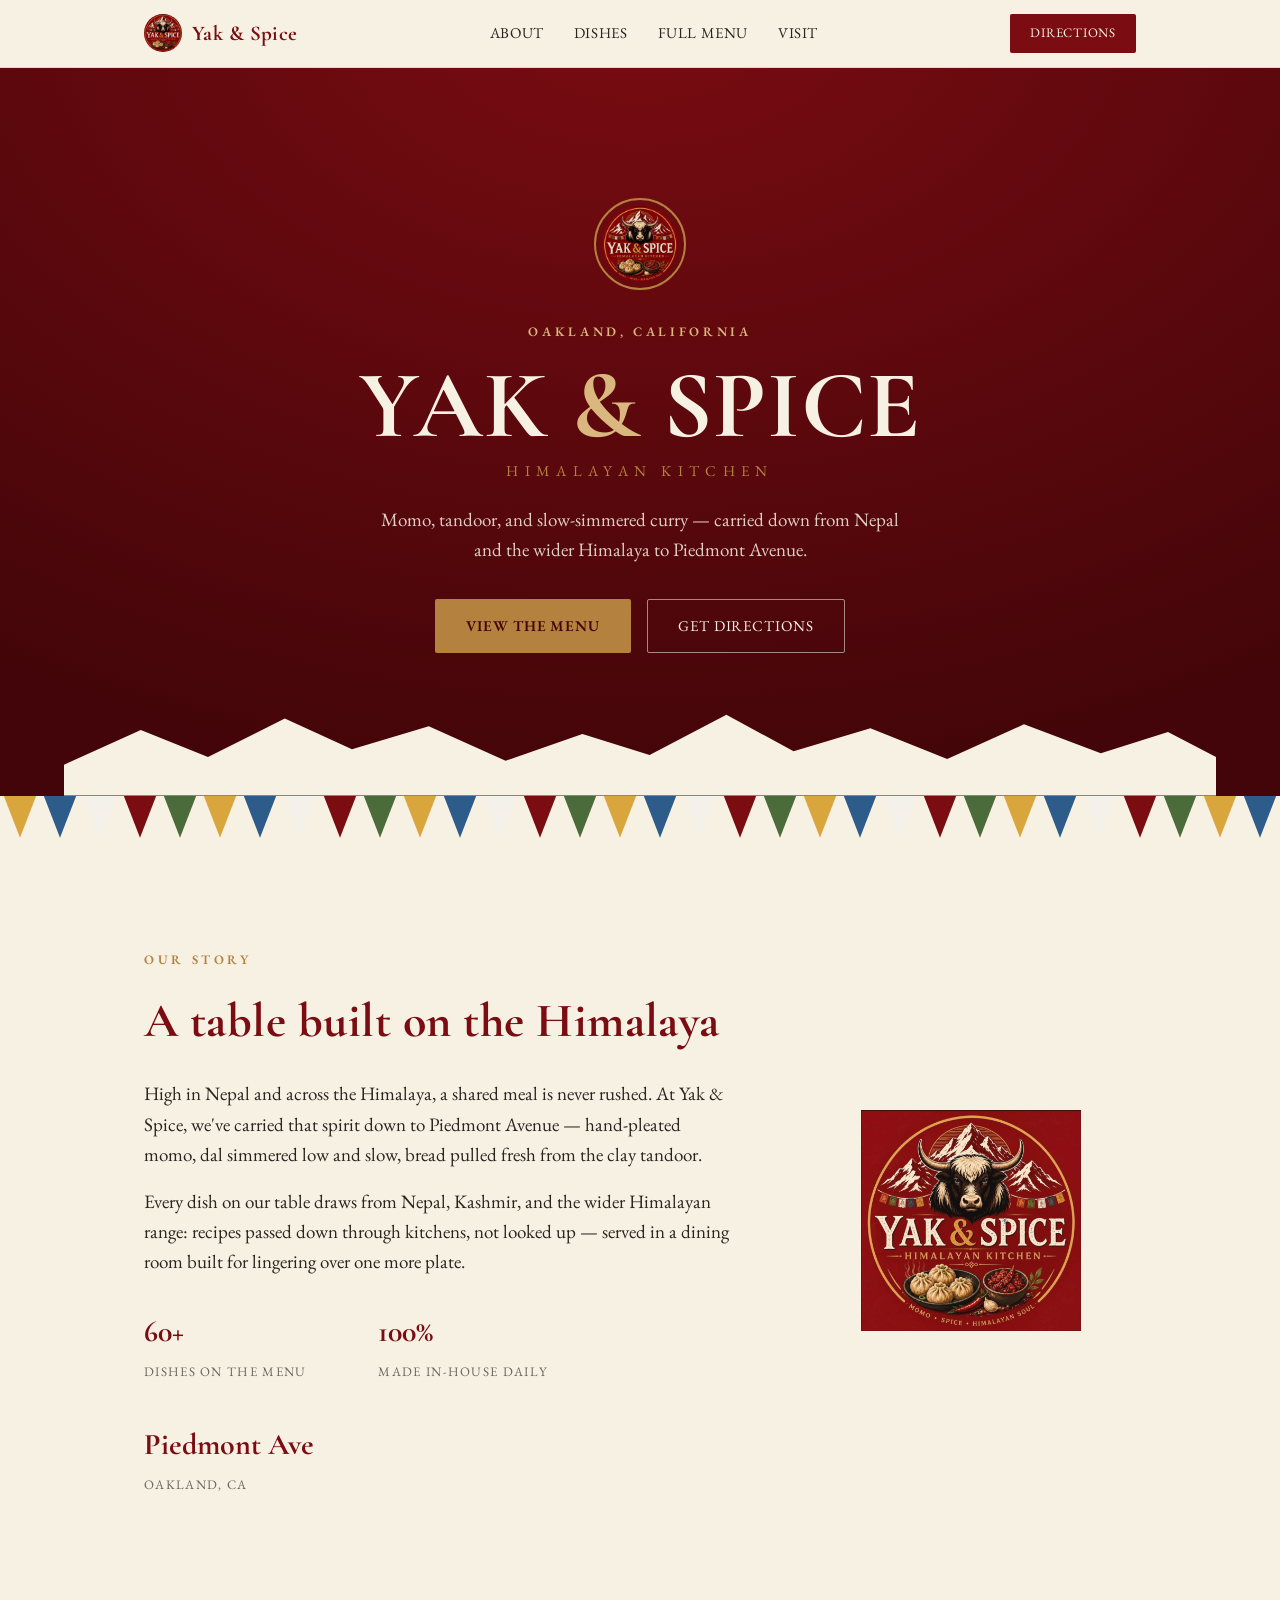
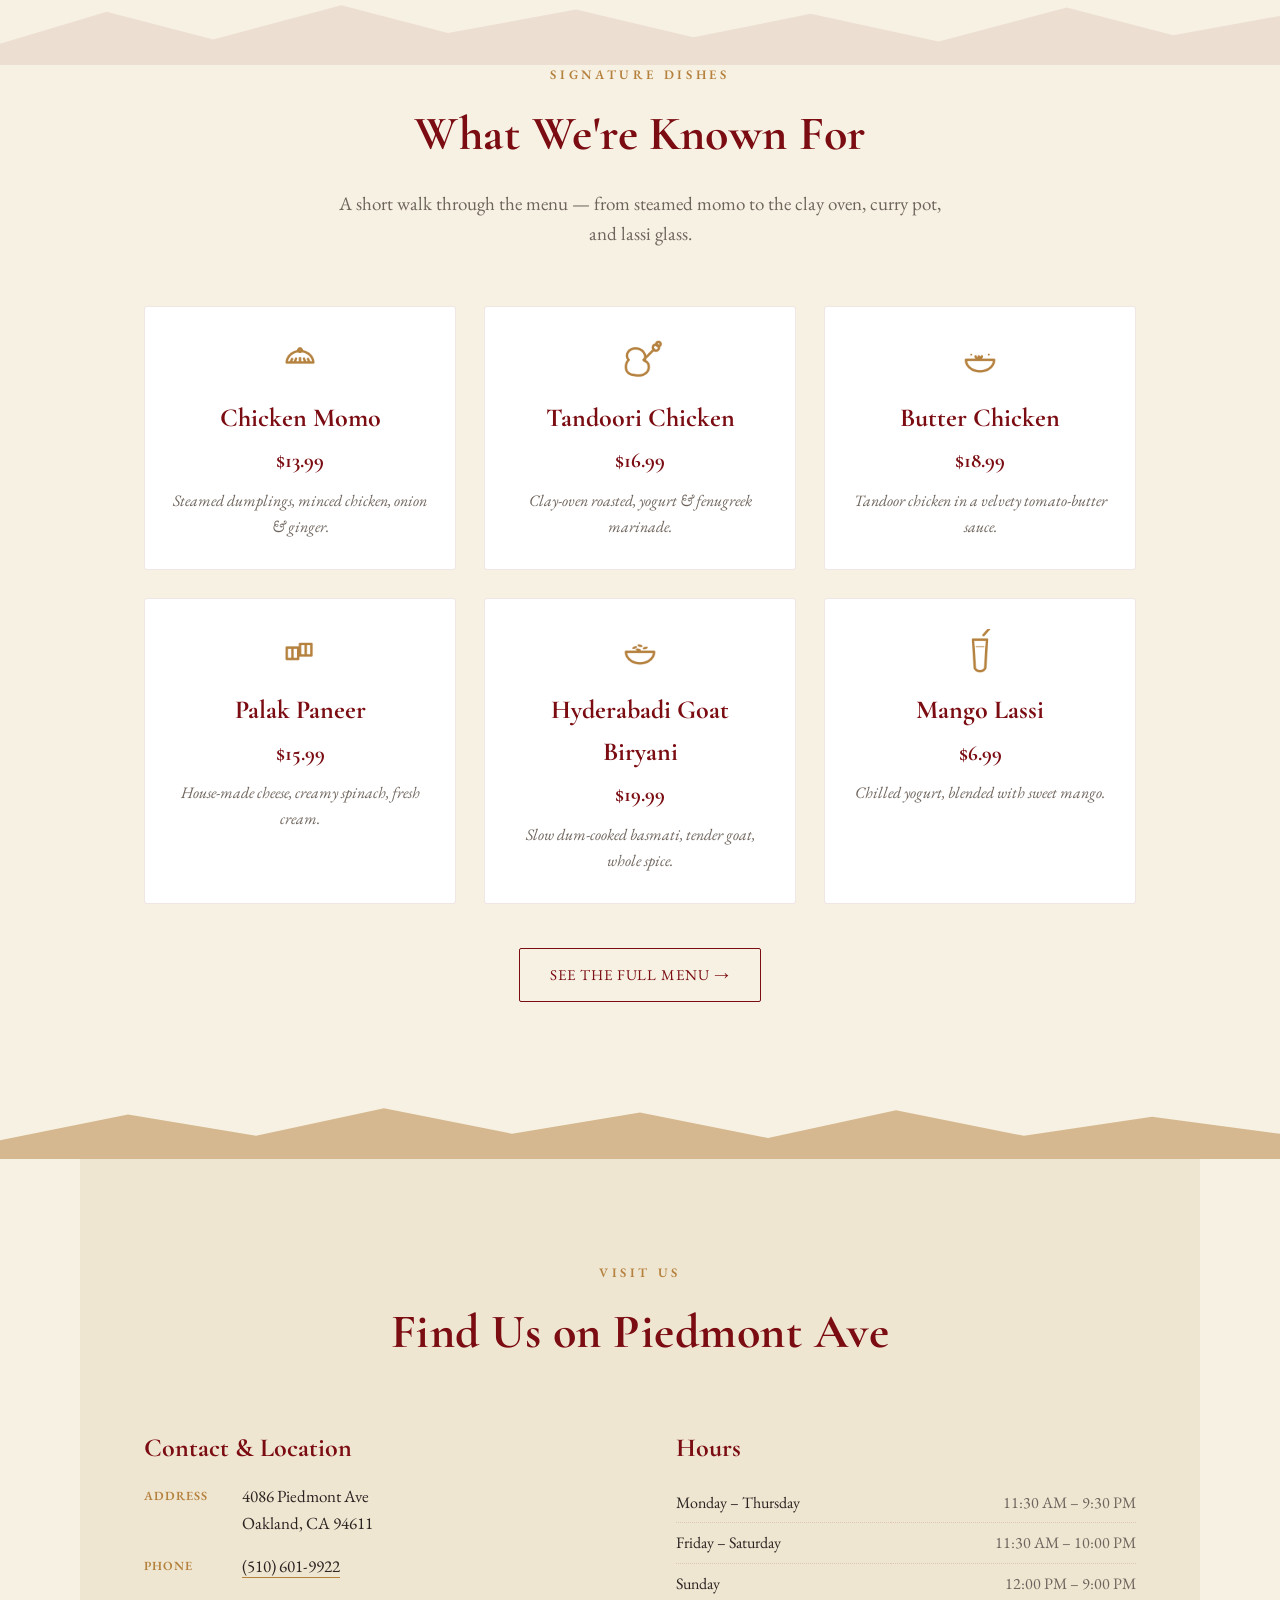
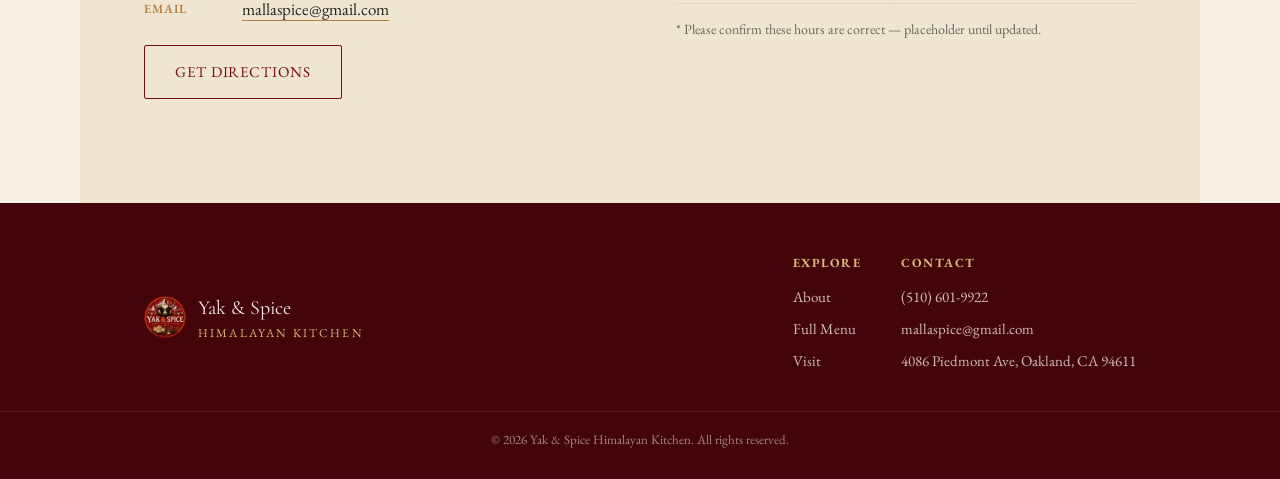
==== index.html @ 8d736861 "Initial files" ====
<!DOCTYPE html>
<html lang="en">
<head>
<script>document.documentElement.classList.add("has-js");</script>
<meta charset="UTF-8">
<meta name="viewport" content="width=device-width, initial-scale=1.0">
<title>Yak & Spice — Himalayan Kitchen, Oakland</title>
<meta name="description" content="Yak & Spice is a Himalayan kitchen on Piedmont Avenue in Oakland, CA — hand-folded momo, tandoor classics, and slow-cooked curries from Nepal and across the Himalaya.">
<link rel="icon" href="assets/logo.png">
<link rel="preconnect" href="https://fonts.googleapis.com">
<link rel="preconnect" href="https://fonts.gstatic.com" crossorigin>
<link href="https://fonts.googleapis.com/css2?family=Cormorant+Garamond:wght@500;600;700&family=EB+Garamond:ital,wght@0,400;0,500;0,600;1,400&display=swap" rel="stylesheet">
<link rel="stylesheet" href="styles.css">
</head>
<body>

<nav class="nav">
  <div class="nav-inner">
    <a class="brand" href="index.html">
      <img src="assets/logo.png" alt="Yak & Spice crest">
      <span class="brand-word">Yak &amp; Spice</span>
    </a>
    <div class="nav-links">
      <a href="index.html#about">About</a>
      <a href="index.html#dishes">Dishes</a>
      <a href="menu.html">Full Menu</a>
      <a href="index.html#visit">Visit</a>
    </div>
    <a class="nav-cta" href="index.html#visit">Directions</a>
  </div>
</nav>

<header class="hero">
  <img class="hero-crest" src="assets/logo.png" alt="Yak & Spice crest">
  <span class="eyebrow">Oakland, California</span>
  <h1>YAK <span>&amp;</span> SPICE</h1>
  <div class="subtitle">Himalayan Kitchen</div>
  <p class="lede">Momo, tandoor, and slow-simmered curry — carried down from Nepal and the wider Himalaya to Piedmont Avenue.</p>
  <div class="hero-ctas">
    <a class="btn btn-primary" href="menu.html">View the Menu</a>
    <a class="btn btn-ghost" href="#visit">Get Directions</a>
  </div>

  <svg class="ridge ridge-cream" viewBox="0 0 1200 90" preserveAspectRatio="none">
    <path d="M0,90 L0,58 L80,22 L150,50 L230,10 L300,42 L380,18 L460,54 L540,26 L610,48 L690,6 L760,44 L840,20 L920,52 L1000,16 L1080,46 L1150,24 L1200,50 L1200,90 Z"/>
  </svg>
</header>

<div class="bunting" aria-hidden="true">
  <div class="bunting-row" id="buntingRow"><div class="flag"></div><div class="flag"></div><div class="flag"></div><div class="flag"></div><div class="flag"></div><div class="flag"></div><div class="flag"></div><div class="flag"></div><div class="flag"></div><div class="flag"></div><div class="flag"></div><div class="flag"></div><div class="flag"></div><div class="flag"></div><div class="flag"></div><div class="flag"></div><div class="flag"></div><div class="flag"></div><div class="flag"></div><div class="flag"></div><div class="flag"></div><div class="flag"></div><div class="flag"></div><div class="flag"></div><div class="flag"></div><div class="flag"></div><div class="flag"></div><div class="flag"></div><div class="flag"></div><div class="flag"></div><div class="flag"></div><div class="flag"></div><div class="flag"></div><div class="flag"></div><div class="flag"></div><div class="flag"></div><div class="flag"></div><div class="flag"></div><div class="flag"></div><div class="flag"></div></div>
</div>

<section class="section" id="about">
  <div class="about">
    <div class="about-copy reveal">
      <span class="eyebrow">Our Story</span>
      <h2 style="margin:10px 0 20px;">A table built on the Himalaya</h2>
      <p>High in Nepal and across the Himalaya, a shared meal is never rushed. At Yak &amp; Spice, we've carried that spirit down to Piedmont Avenue — hand-pleated momo, dal simmered low and slow, bread pulled fresh from the clay tandoor.</p>
      <p>Every dish on our table draws from Nepal, Kashmir, and the wider Himalayan range: recipes passed down through kitchens, not looked up — served in a dining room built for lingering over one more plate.</p>
      <div class="stat-row">
        <div class="stat"><b>60+</b><span>Dishes on the Menu</span></div>
        <div class="stat"><b>100%</b><span>Made In-House Daily</span></div>
        <div class="stat"><b>Piedmont Ave</b><span>Oakland, CA</span></div>
      </div>
    </div>
    <div class="about-art reveal">
      <img src="assets/logo.png" alt="Yak & Spice emblem">
    </div>
  </div>
</section>

<svg class="ridge ridge-maroon" viewBox="0 0 1200 60" preserveAspectRatio="none" style="opacity:0.08"><path d="M0,60 L0,40 L100,10 L200,36 L320,4 L420,30 L540,8 L650,34 L760,12 L880,38 L1000,6 L1100,32 L1200,14 L1200,60 Z"/></svg>

<section class="section" id="dishes" style="padding-top:0;">
  <div class="section-head reveal">
    <span class="eyebrow">Signature Dishes</span>
    <h2>What We're Known For</h2>
    <p class="lede">A short walk through the menu — from steamed momo to the clay oven, curry pot, and lassi glass.</p>
  </div>
  <div class="dish-grid">
    <div class="dish-card reveal">
      <img src="assets/icons/momo.png" alt="">
      <h3>Chicken Momo</h3>
      <span class="price">$13.99</span>
      <p>Steamed dumplings, minced chicken, onion &amp; ginger.</p>
    </div>
    <div class="dish-card reveal">
      <img src="assets/icons/drumstick.png" alt="">
      <h3>Tandoori Chicken</h3>
      <span class="price">$16.99</span>
      <p>Clay-oven roasted, yogurt &amp; fenugreek marinade.</p>
    </div>
    <div class="dish-card reveal">
      <img src="assets/icons/curry_bowl.png" alt="">
      <h3>Butter Chicken</h3>
      <span class="price">$18.99</span>
      <p>Tandoor chicken in a velvety tomato-butter sauce.</p>
    </div>
    <div class="dish-card reveal">
      <img src="assets/icons/paneer.png" alt="">
      <h3>Palak Paneer</h3>
      <span class="price">$15.99</span>
      <p>House-made cheese, creamy spinach, fresh cream.</p>
    </div>
    <div class="dish-card reveal">
      <img src="assets/icons/rice_bowl.png" alt="">
      <h3>Hyderabadi Goat Biryani</h3>
      <span class="price">$19.99</span>
      <p>Slow dum-cooked basmati, tender goat, whole spice.</p>
    </div>
    <div class="dish-card reveal">
      <img src="assets/icons/lassi.png" alt="">
      <h3>Mango Lassi</h3>
      <span class="price">$6.99</span>
      <p>Chilled yogurt, blended with sweet mango.</p>
    </div>
  </div>
  <div class="dish-cta reveal">
    <a class="btn btn-outline" href="menu.html">See the Full Menu →</a>
  </div>
</section>

<svg class="ridge ridge-gold" viewBox="0 0 1200 50" preserveAspectRatio="none" style="opacity:0.5"><path d="M0,50 L0,32 L120,8 L240,28 L360,2 L480,26 L600,6 L720,30 L840,4 L960,28 L1080,10 L1200,26 L1200,50 Z"/></svg>

<section class="section visit" id="visit">
  <div class="section-head reveal">
    <span class="eyebrow">Visit Us</span>
    <h2>Find Us on Piedmont Ave</h2>
  </div>
  <div class="visit-grid">
    <div class="visit-block reveal">
      <h3>Contact &amp; Location</h3>
      <div class="visit-line"><span class="k">Address</span><span class="v">4086 Piedmont Ave<br>Oakland, CA 94611</span></div>
      <div class="visit-line"><span class="k">Phone</span><span class="v"><a href="tel:+15106019922">(510) 601-9922</a></span></div>
      <div class="visit-line"><span class="k">Email</span><span class="v"><a href="mailto:mallaspice@gmail.com">mallaspice@gmail.com</a></span></div>
      <div class="map-cta">
        <a class="btn btn-outline" href="https://www.google.com/maps/search/?api=1&query=4086+Piedmont+Ave+Oakland+CA+94611" target="_blank" rel="noopener">Get Directions</a>
      </div>
    </div>
    <div class="visit-block reveal">
      <h3>Hours</h3>
      <table class="hours-table">
        <tr><td>Monday – Thursday</td><td>11:30 AM – 9:30 PM</td></tr>
        <tr><td>Friday – Saturday</td><td>11:30 AM – 10:00 PM</td></tr>
        <tr><td>Sunday</td><td>12:00 PM – 9:00 PM</td></tr>
      </table>
      <p style="color:var(--stone); font-size:14px; margin-top:14px;">* Please confirm these hours are correct — placeholder until updated.</p>
    </div>
  </div>
</section>

<footer>
  <div class="footer-inner">
    <div class="footer-brand">
      <img src="assets/logo.png" alt="Yak & Spice crest">
      <div>
        <div class="footer-brand-word">Yak &amp; Spice</div>
        <div class="footer-brand-tag">Himalayan Kitchen</div>
      </div>
    </div>
    <div class="footer-links">
      <div class="footer-col">
        <h4>Explore</h4>
        <a href="index.html#about">About</a>
        <a href="menu.html">Full Menu</a>
        <a href="index.html#visit">Visit</a>
      </div>
      <div class="footer-col">
        <h4>Contact</h4>
        <a href="tel:+15106019922">(510) 601-9922</a>
        <a href="mailto:mallaspice@gmail.com">mallaspice@gmail.com</a>
        <div>4086 Piedmont Ave, Oakland, CA 94611</div>
      </div>
    </div>
  </div>
  <div class="footer-bottom">© <span id="year"></span> Yak &amp; Spice Himalayan Kitchen. All rights reserved.</div>
</footer>

<script src="script.js"></script>
</body>
</html>
---- styles.css ----
/* ============================================================
   YAK & SPICE — Himalayan Kitchen
   Design tokens
   ============================================================ */
:root {
  --maroon: #7A0C12;
  --maroon-ink: #430509;
  --gold: #B5813E;
  --gold-soft: #D9B77E;
  --cream: #F7F1E3;
  --cream-dim: #EFE6D2;
  --ink: #2B2320;
  --stone: #6E645C;
  --green: #4B6B3B;

  --display: "Cormorant Garamond", "Georgia", serif;
  --body: "EB Garamond", "Georgia", serif;

  --max: 1120px;
  --edge: clamp(20px, 5vw, 64px);
}

* { box-sizing: border-box; }
html { scroll-behavior: smooth; }
@media (prefers-reduced-motion: reduce) {
  html { scroll-behavior: auto; }
  * { animation-duration: 0.01ms !important; animation-iteration-count: 1 !important; transition-duration: 0.01ms !important; }
}

body {
  margin: 0;
  background: var(--cream);
  color: var(--ink);
  font-family: var(--body);
  font-size: 18px;
  line-height: 1.6;
  -webkit-font-smoothing: antialiased;
}

img { max-width: 100%; display: block; }
a { color: inherit; }

.eyebrow {
  font-family: var(--body);
  font-size: 13px;
  letter-spacing: 0.28em;
  text-transform: uppercase;
  color: var(--gold);
  font-weight: 600;
}

h1, h2, h3 {
  font-family: var(--display);
  color: var(--maroon);
  margin: 0;
  font-weight: 700;
}

h2 { font-size: clamp(32px, 4.4vw, 48px); letter-spacing: 0.01em; }
h3 { font-size: clamp(22px, 2.6vw, 26px); }

.section {
  max-width: var(--max);
  margin: 0 auto;
  padding: clamp(56px, 9vw, 104px) var(--edge);
}

.section-head { text-align: center; margin-bottom: clamp(32px, 5vw, 56px); }
.section-head .eyebrow { display: block; margin-bottom: 10px; }
.section-head p.lede {
  max-width: 620px; margin: 16px auto 0; color: var(--stone); font-size: 19px;
}

.btn {
  display: inline-flex;
  align-items: center;
  gap: 8px;
  padding: 14px 30px;
  border-radius: 2px;
  font-family: var(--body);
  font-size: 15px;
  letter-spacing: 0.06em;
  text-transform: uppercase;
  text-decoration: none;
  border: 1.5px solid transparent;
  cursor: pointer;
  transition: transform 0.25s ease, background 0.25s ease, color 0.25s ease, border-color 0.25s ease;
}
.btn-primary { background: var(--gold); color: var(--maroon-ink); font-weight: 600; }
.btn-primary:hover { background: var(--gold-soft); transform: translateY(-2px); }
.btn-ghost { border-color: rgba(247,241,227,0.55); color: var(--cream); }
.btn-ghost:hover { background: rgba(247,241,227,0.12); transform: translateY(-2px); }
.btn-outline { border-color: var(--maroon); color: var(--maroon); }
.btn-outline:hover { background: var(--maroon); color: var(--cream); transform: translateY(-2px); }

/* ---------- Nav ---------- */
.nav {
  position: sticky; top: 0; z-index: 50;
  background: rgba(247,241,227,0.92);
  backdrop-filter: blur(6px);
  border-bottom: 1px solid rgba(122,12,18,0.12);
}
.nav-inner {
  max-width: var(--max); margin: 0 auto; padding: 14px var(--edge);
  display: flex; align-items: center; justify-content: space-between;
}
.brand { display: flex; align-items: center; gap: 10px; text-decoration: none; }
.brand img { height: 38px; width: 38px; border-radius: 50%; }
.brand-word { font-family: var(--display); font-weight: 700; color: var(--maroon); font-size: 21px; letter-spacing: 0.02em; }
.nav-links { display: flex; gap: 30px; align-items: center; }
.nav-links a {
  text-decoration: none; color: var(--ink); font-size: 15px; letter-spacing: 0.04em;
  text-transform: uppercase; padding: 4px 0; border-bottom: 1px solid transparent;
}
.nav-links a:hover { border-color: var(--gold); }
.nav-links a.current { color: var(--maroon); border-color: var(--maroon); }
.nav-cta {
  padding: 9px 20px; background: var(--maroon); color: var(--cream);
  text-transform: uppercase; font-size: 13px; letter-spacing: 0.06em; text-decoration: none; border-radius: 2px;
}
.nav-cta:hover { background: var(--maroon-ink); }
.nav-toggle { display: none; }

/* ---------- Hero ---------- */
.hero {
  position: relative;
  background: radial-gradient(120% 140% at 50% -10%, var(--maroon) 0%, var(--maroon-ink) 78%);
  color: var(--cream);
  text-align: center;
  padding: clamp(70px, 12vw, 130px) var(--edge) 0;
  overflow: hidden;
}
.hero-crest { width: 92px; height: 92px; margin: 0 auto 26px; border-radius: 50%; border: 2px solid var(--gold); padding: 6px; }
.hero .eyebrow { color: var(--gold-soft); }
.hero h1 {
  font-family: var(--display); color: var(--cream);
  font-size: clamp(48px, 9vw, 96px); line-height: 0.98; letter-spacing: 0.01em;
  margin: 14px 0 6px;
}
.hero h1 span { color: var(--gold-soft); }
.hero .subtitle {
  font-size: 15px; letter-spacing: 0.42em; text-transform: uppercase; color: var(--gold);
  margin-bottom: 22px;
}
.hero p.lede { max-width: 520px; margin: 0 auto 34px; color: rgba(247,241,227,0.86); font-size: 19px; }
.hero-ctas { display: flex; gap: 16px; justify-content: center; flex-wrap: wrap; margin-bottom: 56px; }

.ridge { display: block; width: 100%; height: auto; }
.ridge-gold path { fill: var(--gold); }
.ridge-cream path { fill: var(--cream); }
.ridge-maroon path { fill: var(--maroon); }

/* Prayer-flag bunting: single, specific signature detail */
.bunting { display: flex; justify-content: center; background: var(--cream); padding: 0; overflow: hidden; }
.bunting-row { display: flex; }
.flag {
  width: 34px; height: 44px;
  clip-path: polygon(0 0, 100% 0, 50% 100%);
  margin: 0 3px;
  flex-shrink: 0;
  transform: translateY(-2px);
  animation: flutter 4.5s ease-in-out infinite;
}
.flag:nth-child(5n+1) { background: #2E5C8A; animation-delay: 0s; }
.flag:nth-child(5n+2) { background: #F4F1EA; animation-delay: 0.3s; }
.flag:nth-child(5n+3) { background: var(--maroon); animation-delay: 0.6s; }
.flag:nth-child(5n+4) { background: var(--green); animation-delay: 0.9s; }
.flag:nth-child(5n+5) { background: #D9A63E; animation-delay: 1.2s; }
@keyframes flutter { 0%,100% { transform: translateY(-2px) rotate(0deg); } 50% { transform: translateY(2px) rotate(1.2deg); } }

/* ---------- About ---------- */
.about { display: flex; flex-wrap: wrap; gap: clamp(30px, 6vw, 72px); align-items: center; }
.about-copy { flex: 1 1 480px; }
.about-copy p { color: var(--ink); font-size: 19px; margin: 0 0 16px; }
.about-copy p:last-child { margin-bottom: 0; }
.about-art { display: flex; align-items: center; justify-content: center; position: relative; flex: 1 1 220px; }
.about-art img { width: 220px; opacity: 0.95; }
.stat-row { display: flex; gap: 36px; margin-top: 30px; flex-wrap: wrap; }
.stat { margin-right: 36px; }
.stat:last-child { margin-right: 0; }
.stat b { display: block; font-family: var(--display); color: var(--maroon); font-size: 30px; }
.stat span { font-size: 13px; letter-spacing: 0.1em; text-transform: uppercase; color: var(--stone); }

/* ---------- Signature dishes ---------- */
.dish-grid { display: flex; flex-wrap: wrap; gap: 28px; }
.dish-card { flex: 1 1 calc(33.333% - 19px); min-width: 240px; }
.dish-card {
  background: #fff; border: 1px solid rgba(122,12,18,0.1);
  padding: 30px 26px; text-align: center; border-radius: 3px;
  transition: transform 0.35s ease, box-shadow 0.35s ease;
}
.dish-card:hover { transform: translateY(-6px); box-shadow: 0 18px 34px rgba(43,35,32,0.12); }
.dish-card img { width: 44px; height: 44px; margin: 0 auto 16px; }
.dish-card h3 { margin-bottom: 6px; }
.dish-card .price { color: var(--maroon); font-weight: 700; font-family: var(--display); font-size: 21px; display: block; margin-bottom: 10px; }
.dish-card p { color: var(--stone); font-size: 16px; margin: 0; font-style: italic; }
.dish-cta { text-align: center; margin-top: 44px; }

/* ---------- Visit ---------- */
.visit { background: var(--cream-dim); }
.visit-grid { display: flex; flex-wrap: wrap; gap: clamp(30px, 6vw, 72px); }
.visit-block { flex: 1 1 320px; }
.visit-block h3 { margin-bottom: 14px; }
.visit-line { display: flex; gap: 14px; margin-bottom: 16px; align-items: flex-start; }
.visit-line .k { min-width: 84px; text-transform: uppercase; letter-spacing: 0.08em; font-size: 12.5px; color: var(--gold); font-weight: 600; padding-top: 3px; }
.visit-line .v { color: var(--ink); font-size: 17px; }
.visit-line .v a { text-decoration: none; border-bottom: 1px solid var(--gold); }
.hours-table { width: 100%; border-collapse: collapse; }
.hours-table td { padding: 7px 0; font-size: 16px; border-bottom: 1px dotted rgba(122,12,18,0.15); }
.hours-table td:last-child { text-align: right; color: var(--stone); }
.map-cta { margin-top: 22px; }

/* ---------- Footer ---------- */
footer { background: var(--maroon-ink); color: rgba(247,241,227,0.82); }
.footer-inner {
  max-width: var(--max); margin: 0 auto; padding: 50px var(--edge) 30px;
  display: flex; justify-content: space-between; flex-wrap: wrap; gap: 30px;
}
.footer-brand { display: flex; align-items: center; gap: 12px; }
.footer-brand img { height: 42px; width: 42px; border-radius: 50%; }
.footer-brand-word { font-family: var(--display); color: var(--cream); font-size: 20px; }
.footer-brand-tag { font-size: 12px; letter-spacing: 0.18em; text-transform: uppercase; color: var(--gold-soft); }
.footer-links { display: flex; gap: 40px; flex-wrap: wrap; }
.footer-col a, .footer-col div { display: block; color: rgba(247,241,227,0.78); text-decoration: none; font-size: 15px; margin-bottom: 8px; }
.footer-col a:hover { color: var(--gold-soft); }
.footer-col h4 { color: var(--gold-soft); font-size: 12.5px; letter-spacing: 0.12em; text-transform: uppercase; margin: 0 0 12px; font-family: var(--body); }
.footer-bottom {
  border-top: 1px solid rgba(247,241,227,0.12); text-align: center; padding: 18px var(--edge) 28px;
  font-size: 13px; color: rgba(247,241,227,0.55);
}

/* ---------- Reveal-on-scroll (progressive enhancement: visible by default) ---------- */
.reveal { opacity: 1; transform: none; }
html.has-js .reveal { opacity: 0; transform: translateY(18px); transition: opacity 0.7s ease, transform 0.7s ease; }
html.has-js .reveal.in { opacity: 1; transform: translateY(0); }

/* ---------- Responsive ---------- */
@media (max-width: 860px) {
  .about-art { order: -1; }
  .dish-card { flex: 1 1 calc(50% - 14px); }
  .nav-links { display: none; }
}
@media (max-width: 560px) {
  .dish-card { flex: 1 1 100%; }
  .hero h1 { font-size: 15vw; }
  .stat-row { gap: 24px; }
}
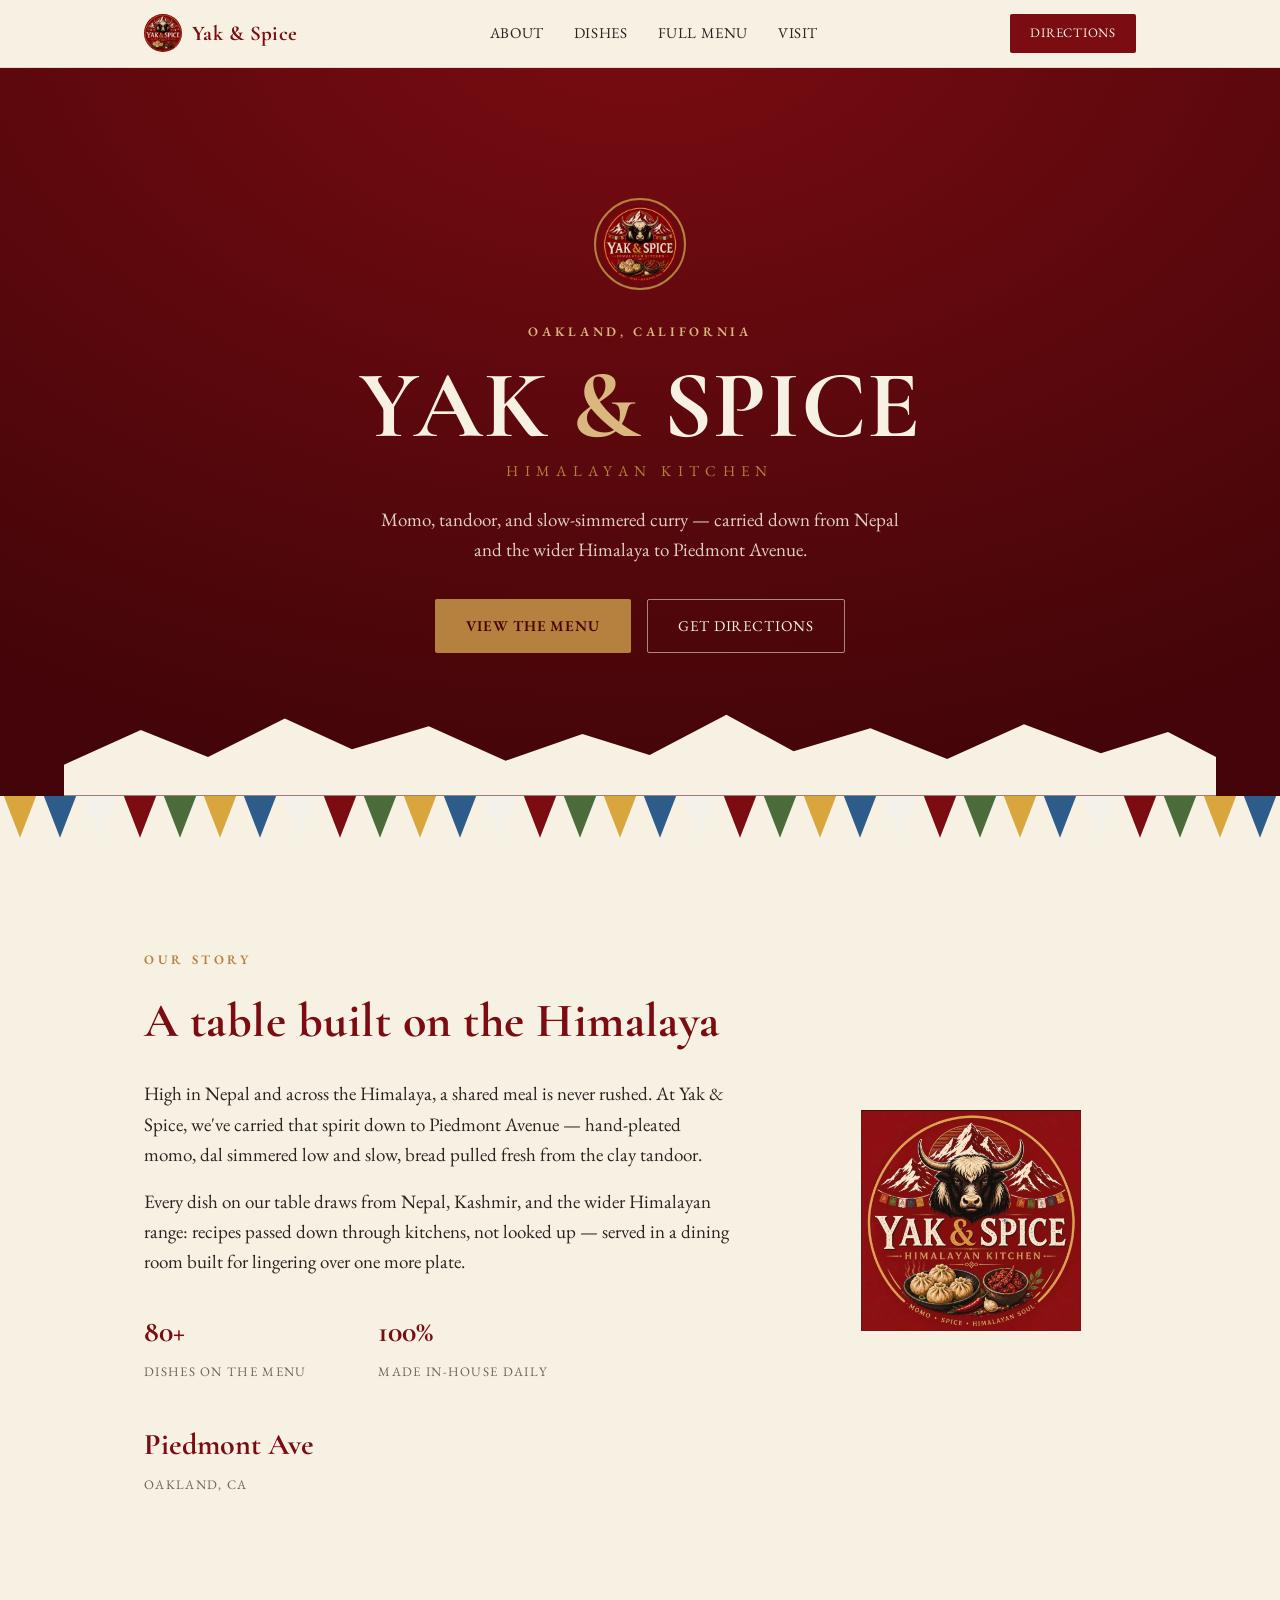
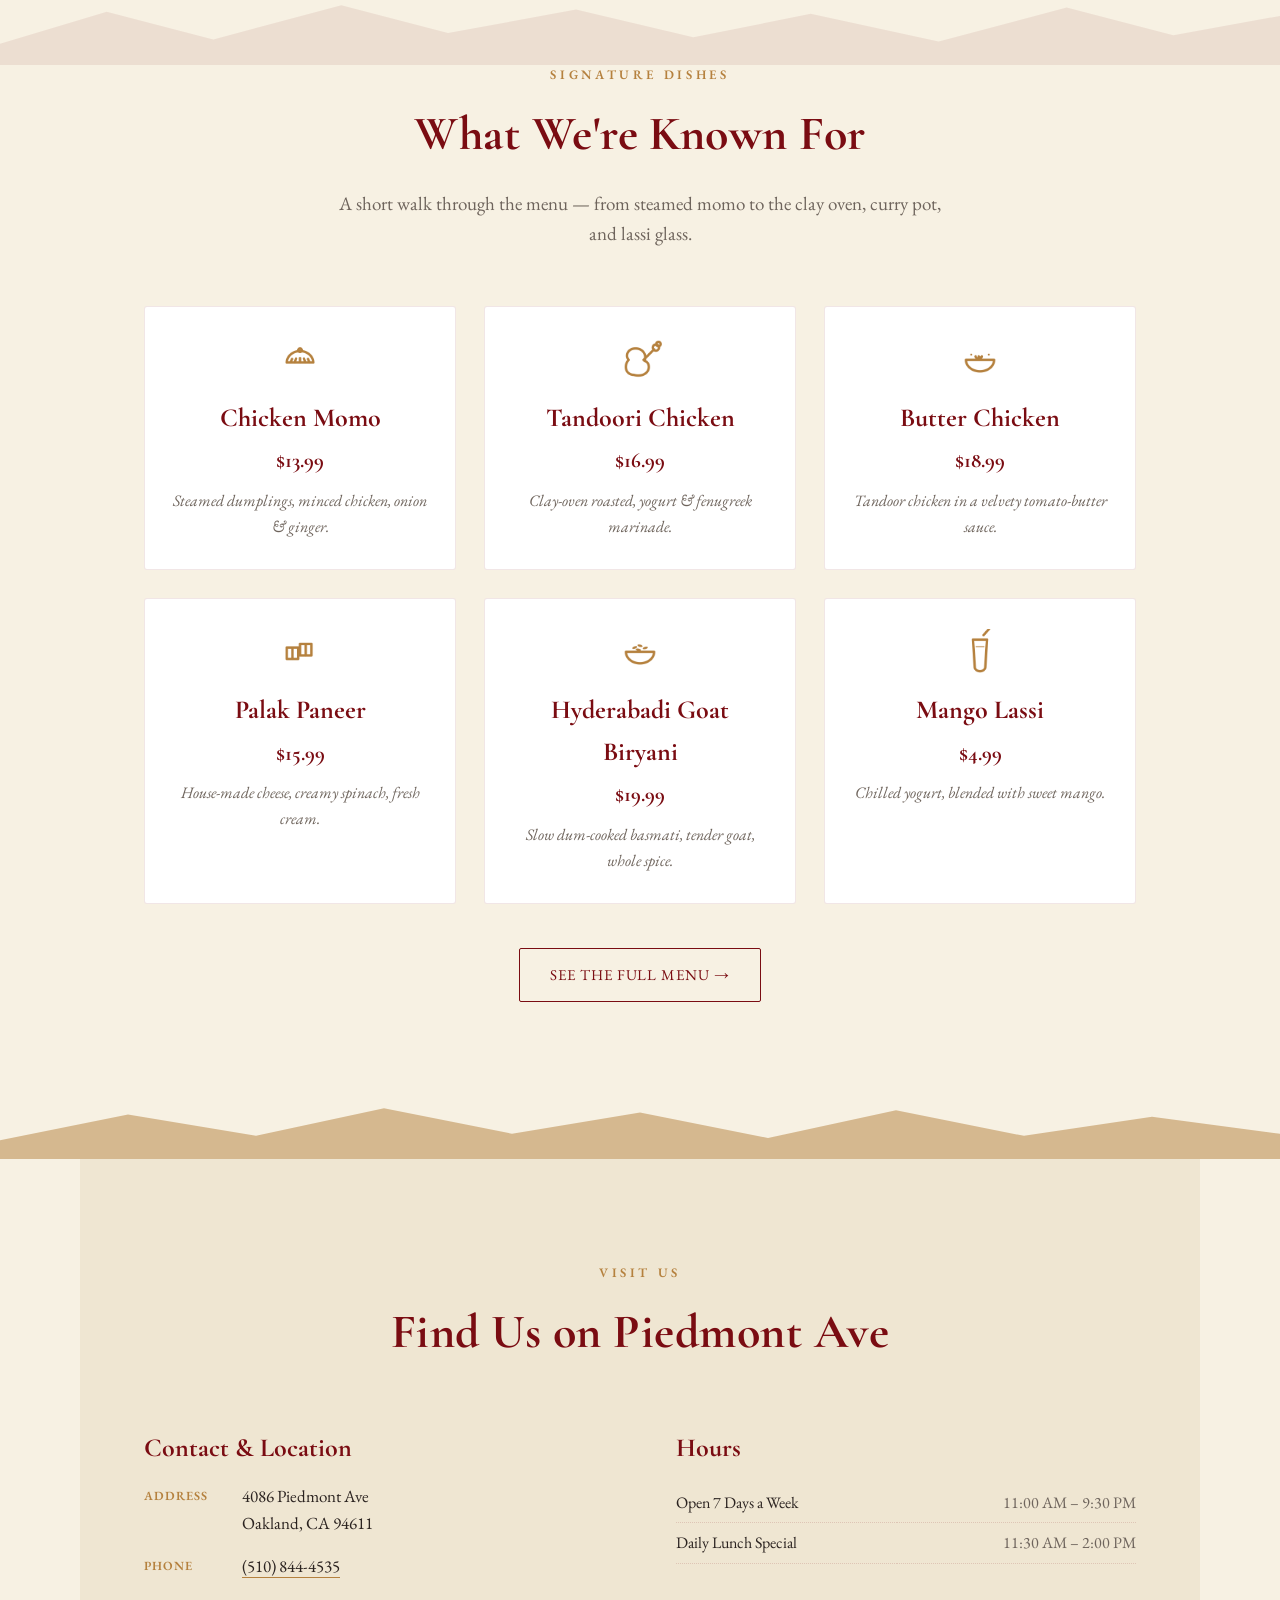
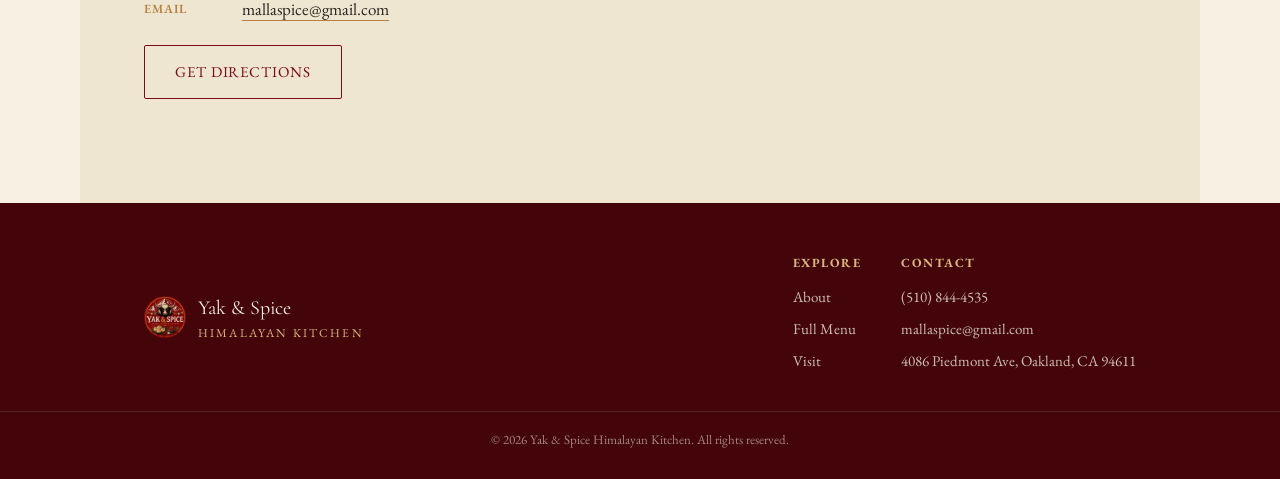
==== commit 1f63fd40: "updated the menu and contact" ====
--- a/index.html
+++ b/index.html
@@ -58,7 +58,7 @@
       <p>High in Nepal and across the Himalaya, a shared meal is never rushed. At Yak &amp; Spice, we've carried that spirit down to Piedmont Avenue — hand-pleated momo, dal simmered low and slow, bread pulled fresh from the clay tandoor.</p>
       <p>Every dish on our table draws from Nepal, Kashmir, and the wider Himalayan range: recipes passed down through kitchens, not looked up — served in a dining room built for lingering over one more plate.</p>
       <div class="stat-row">
-        <div class="stat"><b>60+</b><span>Dishes on the Menu</span></div>
+        <div class="stat"><b>80+</b><span>Dishes on the Menu</span></div>
         <div class="stat"><b>100%</b><span>Made In-House Daily</span></div>
         <div class="stat"><b>Piedmont Ave</b><span>Oakland, CA</span></div>
       </div>
@@ -111,7 +111,7 @@
     <div class="dish-card reveal">
       <img src="assets/icons/lassi.png" alt="">
       <h3>Mango Lassi</h3>
-      <span class="price">$6.99</span>
+      <span class="price">$4.99</span>
       <p>Chilled yogurt, blended with sweet mango.</p>
     </div>
   </div>
@@ -131,7 +131,7 @@
     <div class="visit-block reveal">
       <h3>Contact &amp; Location</h3>
       <div class="visit-line"><span class="k">Address</span><span class="v">4086 Piedmont Ave<br>Oakland, CA 94611</span></div>
-      <div class="visit-line"><span class="k">Phone</span><span class="v"><a href="tel:+15106019922">(510) 601-9922</a></span></div>
+      <div class="visit-line"><span class="k">Phone</span><span class="v"><a href="tel:+15108444535">(510) 844-4535</a></span></div>
       <div class="visit-line"><span class="k">Email</span><span class="v"><a href="mailto:mallaspice@gmail.com">mallaspice@gmail.com</a></span></div>
       <div class="map-cta">
         <a class="btn btn-outline" href="https://www.google.com/maps/search/?api=1&query=4086+Piedmont+Ave+Oakland+CA+94611" target="_blank" rel="noopener">Get Directions</a>
@@ -140,11 +140,9 @@
     <div class="visit-block reveal">
       <h3>Hours</h3>
       <table class="hours-table">
-        <tr><td>Monday – Thursday</td><td>11:30 AM – 9:30 PM</td></tr>
-        <tr><td>Friday – Saturday</td><td>11:30 AM – 10:00 PM</td></tr>
-        <tr><td>Sunday</td><td>12:00 PM – 9:00 PM</td></tr>
+        <tr><td>Open 7 Days a Week</td><td>11:00 AM – 9:30 PM</td></tr>
+        <tr><td>Daily Lunch Special</td><td>11:30 AM – 2:00 PM</td></tr>
       </table>
-      <p style="color:var(--stone); font-size:14px; margin-top:14px;">* Please confirm these hours are correct — placeholder until updated.</p>
     </div>
   </div>
 </section>
@@ -167,7 +165,7 @@
       </div>
       <div class="footer-col">
         <h4>Contact</h4>
-        <a href="tel:+15106019922">(510) 601-9922</a>
+        <a href="tel:+15108444535">(510) 844-4535</a>
         <a href="mailto:mallaspice@gmail.com">mallaspice@gmail.com</a>
         <div>4086 Piedmont Ave, Oakland, CA 94611</div>
       </div>
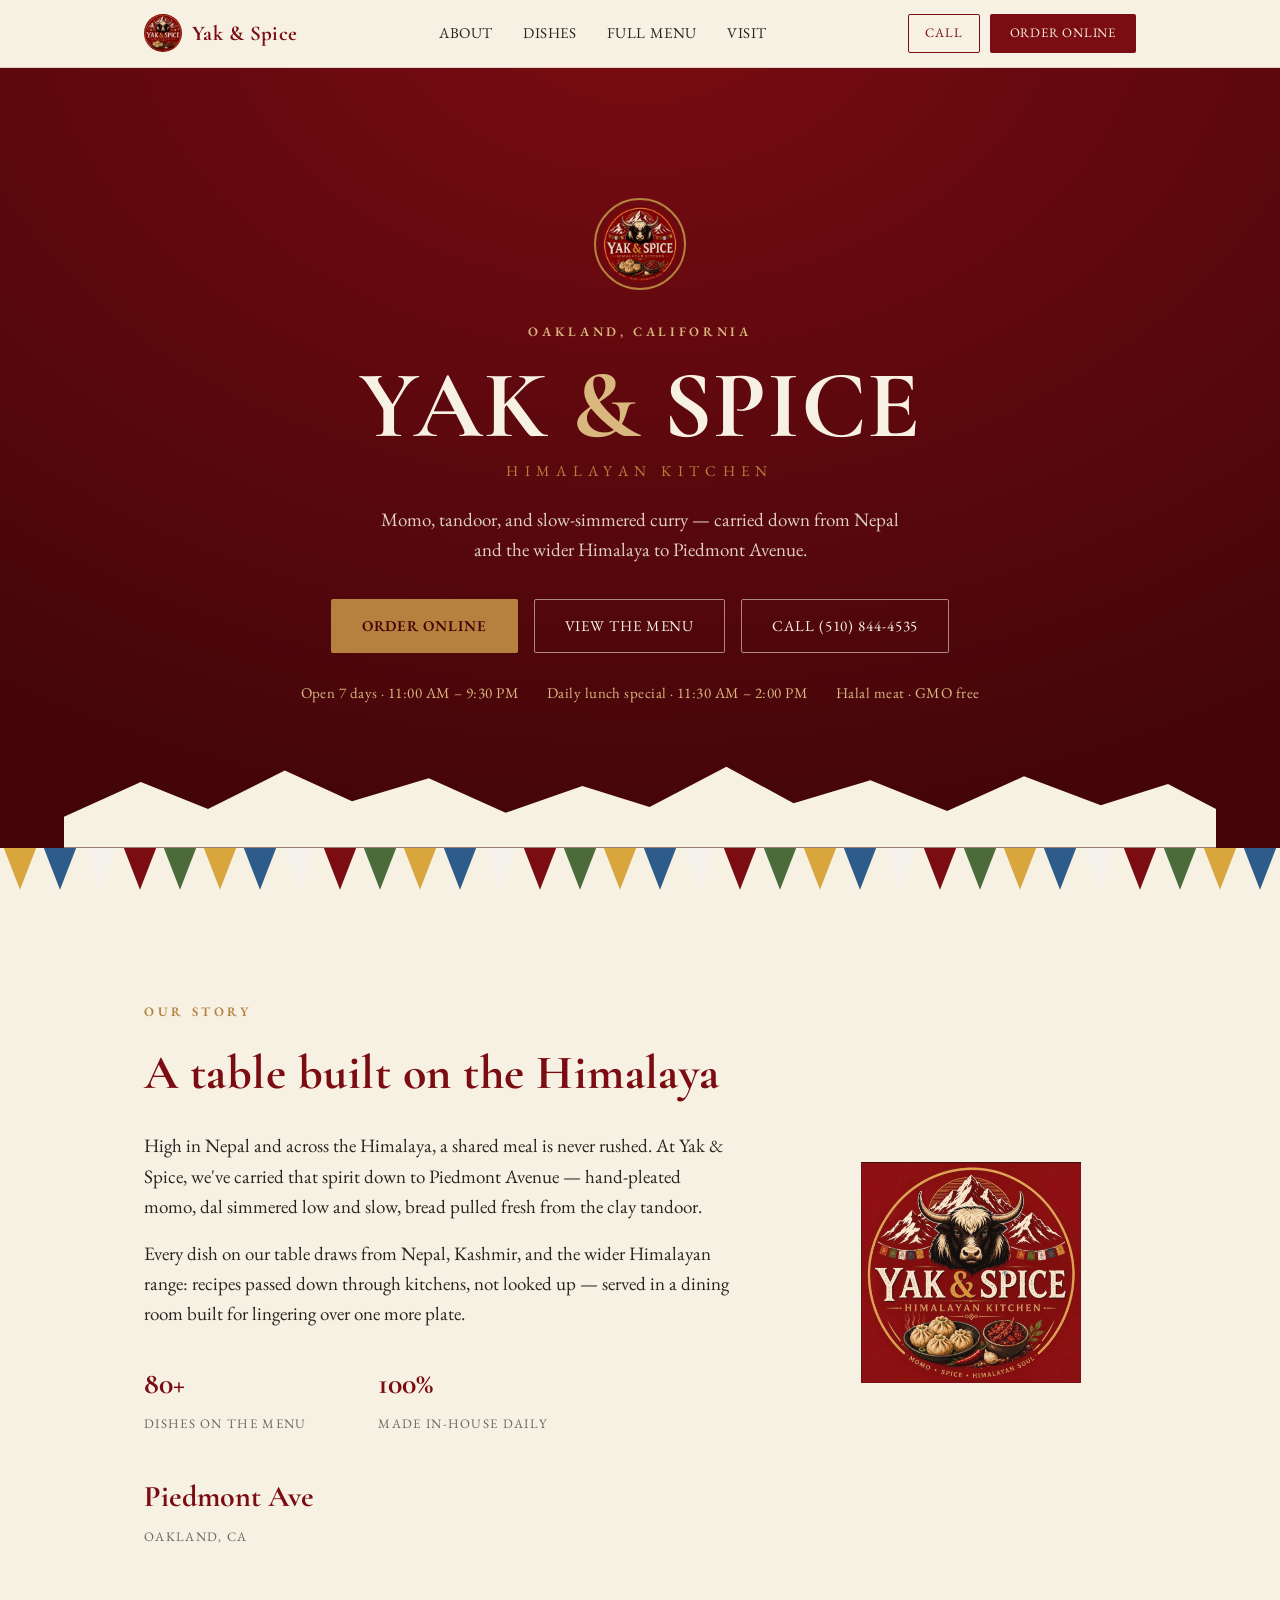
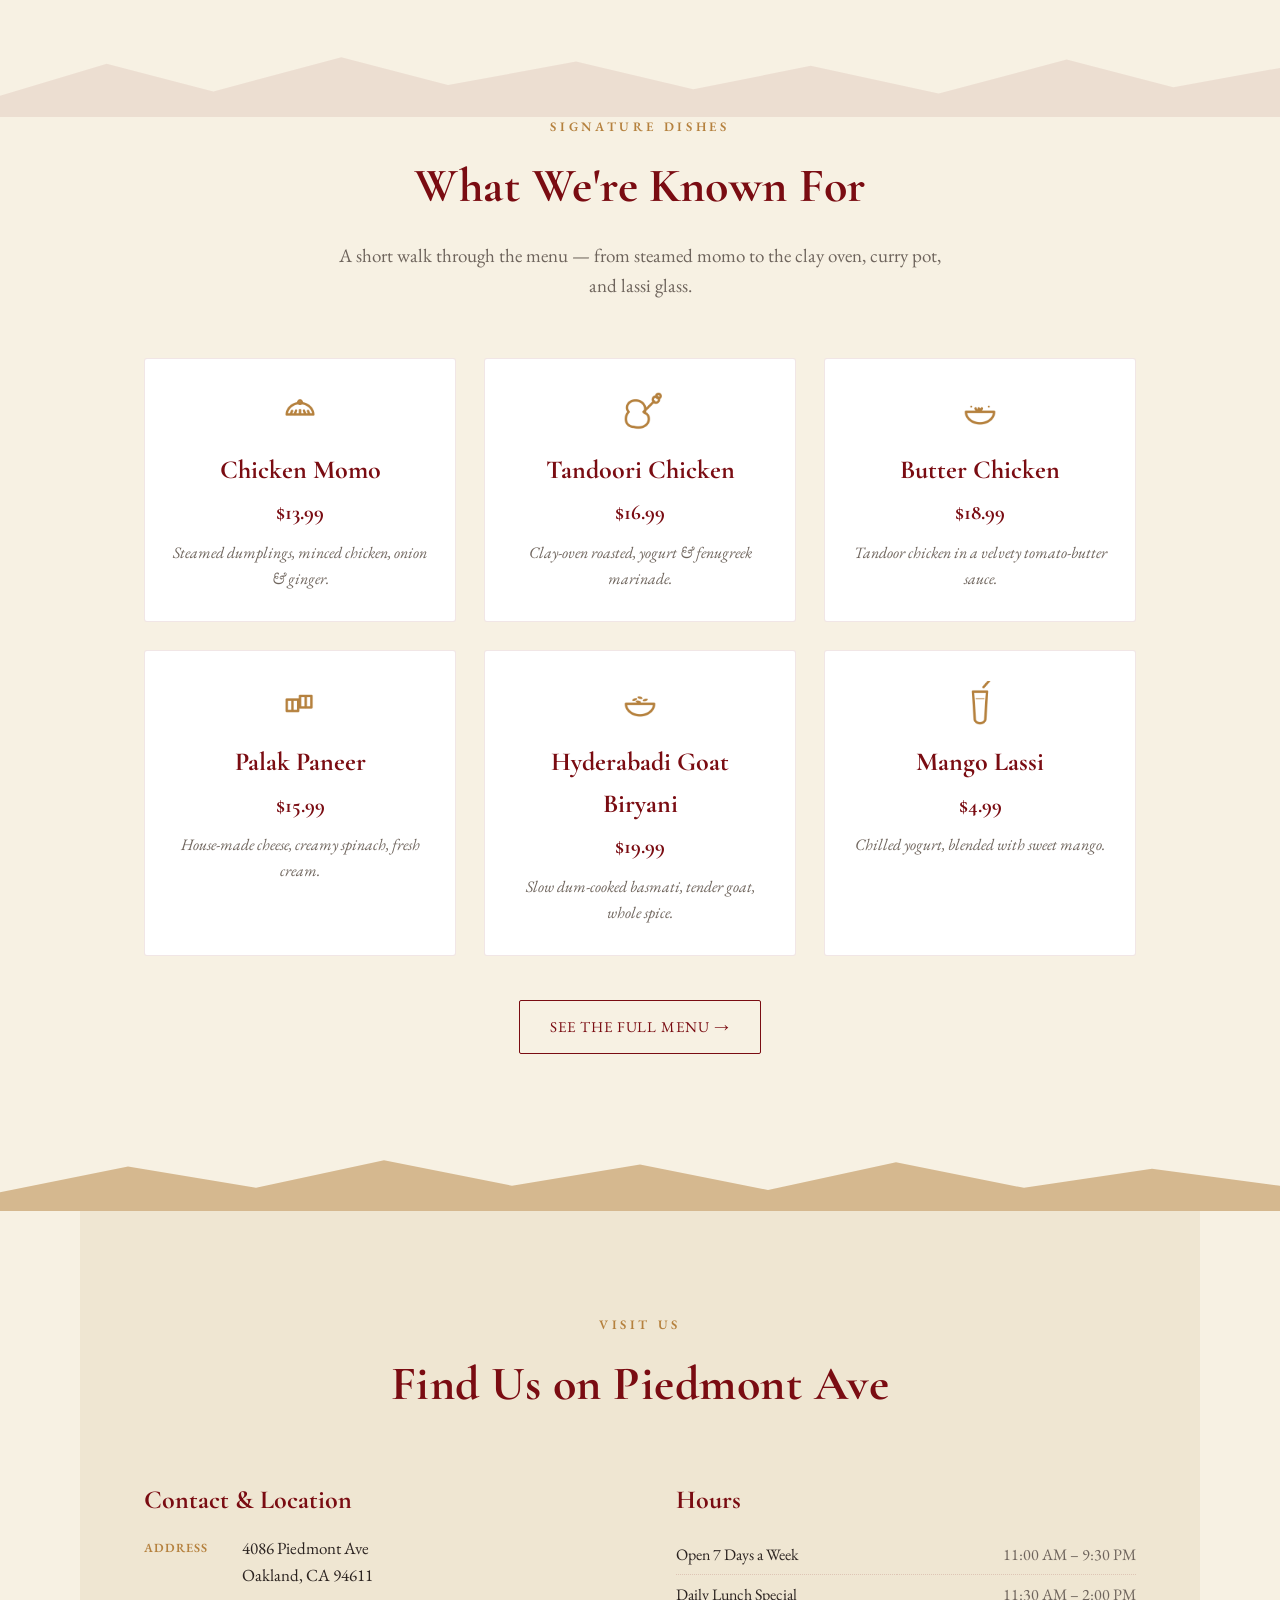
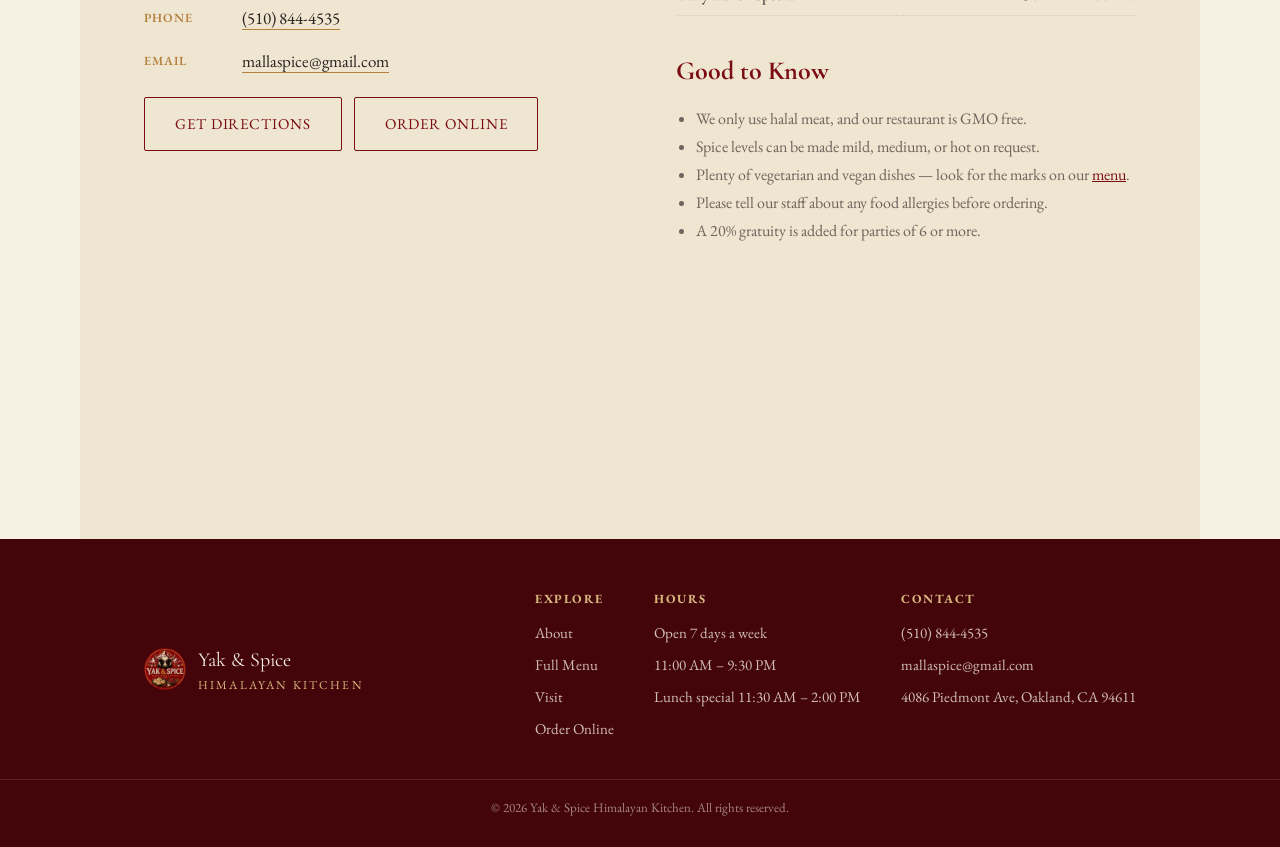
==== commit b71a04d5: "Updated order online menu" ====
--- a/index.html
+++ b/index.html
@@ -5,8 +5,48 @@
 <meta charset="UTF-8">
 <meta name="viewport" content="width=device-width, initial-scale=1.0">
 <title>Yak & Spice — Himalayan Kitchen, Oakland</title>
-<meta name="description" content="Yak & Spice is a Himalayan kitchen on Piedmont Avenue in Oakland, CA — hand-folded momo, tandoor classics, and slow-cooked curries from Nepal and across the Himalaya.">
+<meta name="description" content="Yak & Spice is a Himalayan kitchen on Piedmont Avenue in Oakland, CA — hand-folded momo, tandoor classics, and slow-cooked curries. Open 7 days, 11 AM – 9:30 PM. Order online for pickup.">
+<link rel="canonical" href="https://yakspice.com/">
+<meta property="og:type" content="restaurant">
+<meta property="og:title" content="Yak & Spice — Himalayan Kitchen, Oakland">
+<meta property="og:description" content="Momo, tandoor, and slow-simmered curry on Piedmont Avenue. Open 7 days, 11 AM – 9:30 PM.">
+<meta property="og:url" content="https://yakspice.com/">
+<meta property="og:image" content="https://yakspice.com/assets/logo.png">
 <link rel="icon" href="assets/logo.png">
+<script type="application/ld+json">
+{
+  "@context": "https://schema.org",
+  "@type": "Restaurant",
+  "name": "Yak & Spice Himalayan Kitchen",
+  "url": "https://yakspice.com/",
+  "logo": "https://yakspice.com/assets/logo.png",
+  "image": "https://yakspice.com/assets/logo.png",
+  "telephone": "+1-510-844-4535",
+  "email": "mallaspice@gmail.com",
+  "servesCuisine": ["Nepalese", "Himalayan", "Indian"],
+  "priceRange": "$$",
+  "menu": "https://yakspice.com/menu.html",
+  "acceptsReservations": false,
+  "address": {
+    "@type": "PostalAddress",
+    "streetAddress": "4086 Piedmont Ave",
+    "addressLocality": "Oakland",
+    "addressRegion": "CA",
+    "postalCode": "94611",
+    "addressCountry": "US"
+  },
+  "openingHoursSpecification": [{
+    "@type": "OpeningHoursSpecification",
+    "dayOfWeek": ["Monday", "Tuesday", "Wednesday", "Thursday", "Friday", "Saturday", "Sunday"],
+    "opens": "11:00",
+    "closes": "21:30"
+  }],
+  "potentialAction": {
+    "@type": "OrderAction",
+    "target": "https://yak-and-spice-oakland.cloveronline.com/"
+  }
+}
+</script>
 <link rel="preconnect" href="https://fonts.googleapis.com">
 <link rel="preconnect" href="https://fonts.gstatic.com" crossorigin>
 <link href="https://fonts.googleapis.com/css2?family=Cormorant+Garamond:wght@500;600;700&family=EB+Garamond:ital,wght@0,400;0,500;0,600;1,400&display=swap" rel="stylesheet">
@@ -26,7 +66,10 @@
       <a href="menu.html">Full Menu</a>
       <a href="index.html#visit">Visit</a>
     </div>
-    <a class="nav-cta" href="index.html#visit">Directions</a>
+    <div class="nav-actions">
+      <a class="nav-call" href="tel:+15108444535" aria-label="Call (510) 844-4535">Call</a>
+      <a class="nav-cta" href="https://yak-and-spice-oakland.cloveronline.com/" target="_blank" rel="noopener">Order Online</a>
+    </div>
   </div>
 </nav>
 
@@ -37,9 +80,15 @@
   <div class="subtitle">Himalayan Kitchen</div>
   <p class="lede">Momo, tandoor, and slow-simmered curry — carried down from Nepal and the wider Himalaya to Piedmont Avenue.</p>
   <div class="hero-ctas">
-    <a class="btn btn-primary" href="menu.html">View the Menu</a>
-    <a class="btn btn-ghost" href="#visit">Get Directions</a>
-  </div>
+    <a class="btn btn-primary" href="https://yak-and-spice-oakland.cloveronline.com/" target="_blank" rel="noopener">Order Online</a>
+    <a class="btn btn-ghost" href="menu.html">View the Menu</a>
+    <a class="btn btn-ghost" href="tel:+15108444535">Call (510) 844-4535</a>
+  </div>
+  <ul class="hero-facts">
+    <li>Open 7 days · 11:00 AM – 9:30 PM</li>
+    <li>Daily lunch special · 11:30 AM – 2:00 PM</li>
+    <li>Halal meat · GMO free</li>
+  </ul>
 
   <svg class="ridge ridge-cream" viewBox="0 0 1200 90" preserveAspectRatio="none">
     <path d="M0,90 L0,58 L80,22 L150,50 L230,10 L300,42 L380,18 L460,54 L540,26 L610,48 L690,6 L760,44 L840,20 L920,52 L1000,16 L1080,46 L1150,24 L1200,50 L1200,90 Z"/>
@@ -135,7 +184,9 @@
       <div class="visit-line"><span class="k">Email</span><span class="v"><a href="mailto:mallaspice@gmail.com">mallaspice@gmail.com</a></span></div>
       <div class="map-cta">
         <a class="btn btn-outline" href="https://www.google.com/maps/search/?api=1&query=4086+Piedmont+Ave+Oakland+CA+94611" target="_blank" rel="noopener">Get Directions</a>
-      </div>
+        <a class="btn btn-outline" href="https://yak-and-spice-oakland.cloveronline.com/" target="_blank" rel="noopener">Order Online</a>
+      </div>
+      <iframe class="map-embed" title="Map to Yak &amp; Spice, 4086 Piedmont Ave, Oakland" src="https://maps.google.com/maps?q=4086+Piedmont+Ave,+Oakland,+CA+94611&amp;z=16&amp;output=embed" loading="lazy" referrerpolicy="no-referrer-when-downgrade"></iframe>
     </div>
     <div class="visit-block reveal">
       <h3>Hours</h3>
@@ -143,6 +194,14 @@
         <tr><td>Open 7 Days a Week</td><td>11:00 AM – 9:30 PM</td></tr>
         <tr><td>Daily Lunch Special</td><td>11:30 AM – 2:00 PM</td></tr>
       </table>
+      <h3 style="margin-top:34px;">Good to Know</h3>
+      <ul class="visit-notes">
+        <li>We only use halal meat, and our restaurant is GMO free.</li>
+        <li>Spice levels can be made mild, medium, or hot on request.</li>
+        <li>Plenty of vegetarian and vegan dishes — look for the marks on our <a href="menu.html">menu</a>.</li>
+        <li>Please tell our staff about any food allergies before ordering.</li>
+        <li>A 20% gratuity is added for parties of 6 or more.</li>
+      </ul>
     </div>
   </div>
 </section>
@@ -162,6 +221,13 @@
         <a href="index.html#about">About</a>
         <a href="menu.html">Full Menu</a>
         <a href="index.html#visit">Visit</a>
+        <a href="https://yak-and-spice-oakland.cloveronline.com/" target="_blank" rel="noopener">Order Online</a>
+      </div>
+      <div class="footer-col">
+        <h4>Hours</h4>
+        <div>Open 7 days a week</div>
+        <div>11:00 AM – 9:30 PM</div>
+        <div>Lunch special 11:30 AM – 2:00 PM</div>
       </div>
       <div class="footer-col">
         <h4>Contact</h4>
--- a/styles.css
+++ b/styles.css
@@ -119,6 +119,12 @@
   text-transform: uppercase; font-size: 13px; letter-spacing: 0.06em; text-decoration: none; border-radius: 2px;
 }
 .nav-cta:hover { background: var(--maroon-ink); }
+.nav-actions { display: flex; align-items: center; gap: 10px; }
+.nav-call {
+  padding: 8px 16px; border: 1px solid var(--maroon); color: var(--maroon);
+  text-transform: uppercase; font-size: 13px; letter-spacing: 0.06em; text-decoration: none; border-radius: 2px;
+}
+.nav-call:hover { background: rgba(122,12,18,0.08); }
 .nav-toggle { display: none; }
 
 /* ---------- Hero ---------- */
@@ -143,7 +149,11 @@
   margin-bottom: 22px;
 }
 .hero p.lede { max-width: 520px; margin: 0 auto 34px; color: rgba(247,241,227,0.86); font-size: 19px; }
-.hero-ctas { display: flex; gap: 16px; justify-content: center; flex-wrap: wrap; margin-bottom: 56px; }
+.hero-ctas { display: flex; gap: 16px; justify-content: center; flex-wrap: wrap; margin-bottom: 28px; }
+.hero-facts {
+  list-style: none; padding: 0; margin: 0 auto 56px; display: flex; flex-wrap: wrap; justify-content: center;
+  gap: 8px 28px; font-size: 15px; letter-spacing: 0.03em; color: var(--gold-soft);
+}
 
 .ridge { display: block; width: 100%; height: auto; }
 .ridge-gold path { fill: var(--gold); }
@@ -208,7 +218,10 @@
 .hours-table { width: 100%; border-collapse: collapse; }
 .hours-table td { padding: 7px 0; font-size: 16px; border-bottom: 1px dotted rgba(122,12,18,0.15); }
 .hours-table td:last-child { text-align: right; color: var(--stone); }
-.map-cta { margin-top: 22px; }
+.map-cta { margin-top: 22px; display: flex; gap: 12px; flex-wrap: wrap; }
+.map-embed { display: block; width: 100%; height: 260px; border: 0; margin-top: 24px; border-radius: 2px; }
+.visit-notes { padding-left: 20px; margin: 0; color: var(--stone); font-size: 16px; line-height: 1.75; }
+.visit-notes a { color: var(--maroon); }
 
 /* ---------- Footer ---------- */
 footer { background: var(--maroon-ink); color: rgba(247,241,227,0.82); }
@@ -240,6 +253,9 @@
   .dish-card { flex: 1 1 calc(50% - 14px); }
   .nav-links { display: none; }
 }
+@media (max-width: 420px) {
+  .brand-word { display: none; }
+}
 @media (max-width: 560px) {
   .dish-card { flex: 1 1 100%; }
   .hero h1 { font-size: 15vw; }
